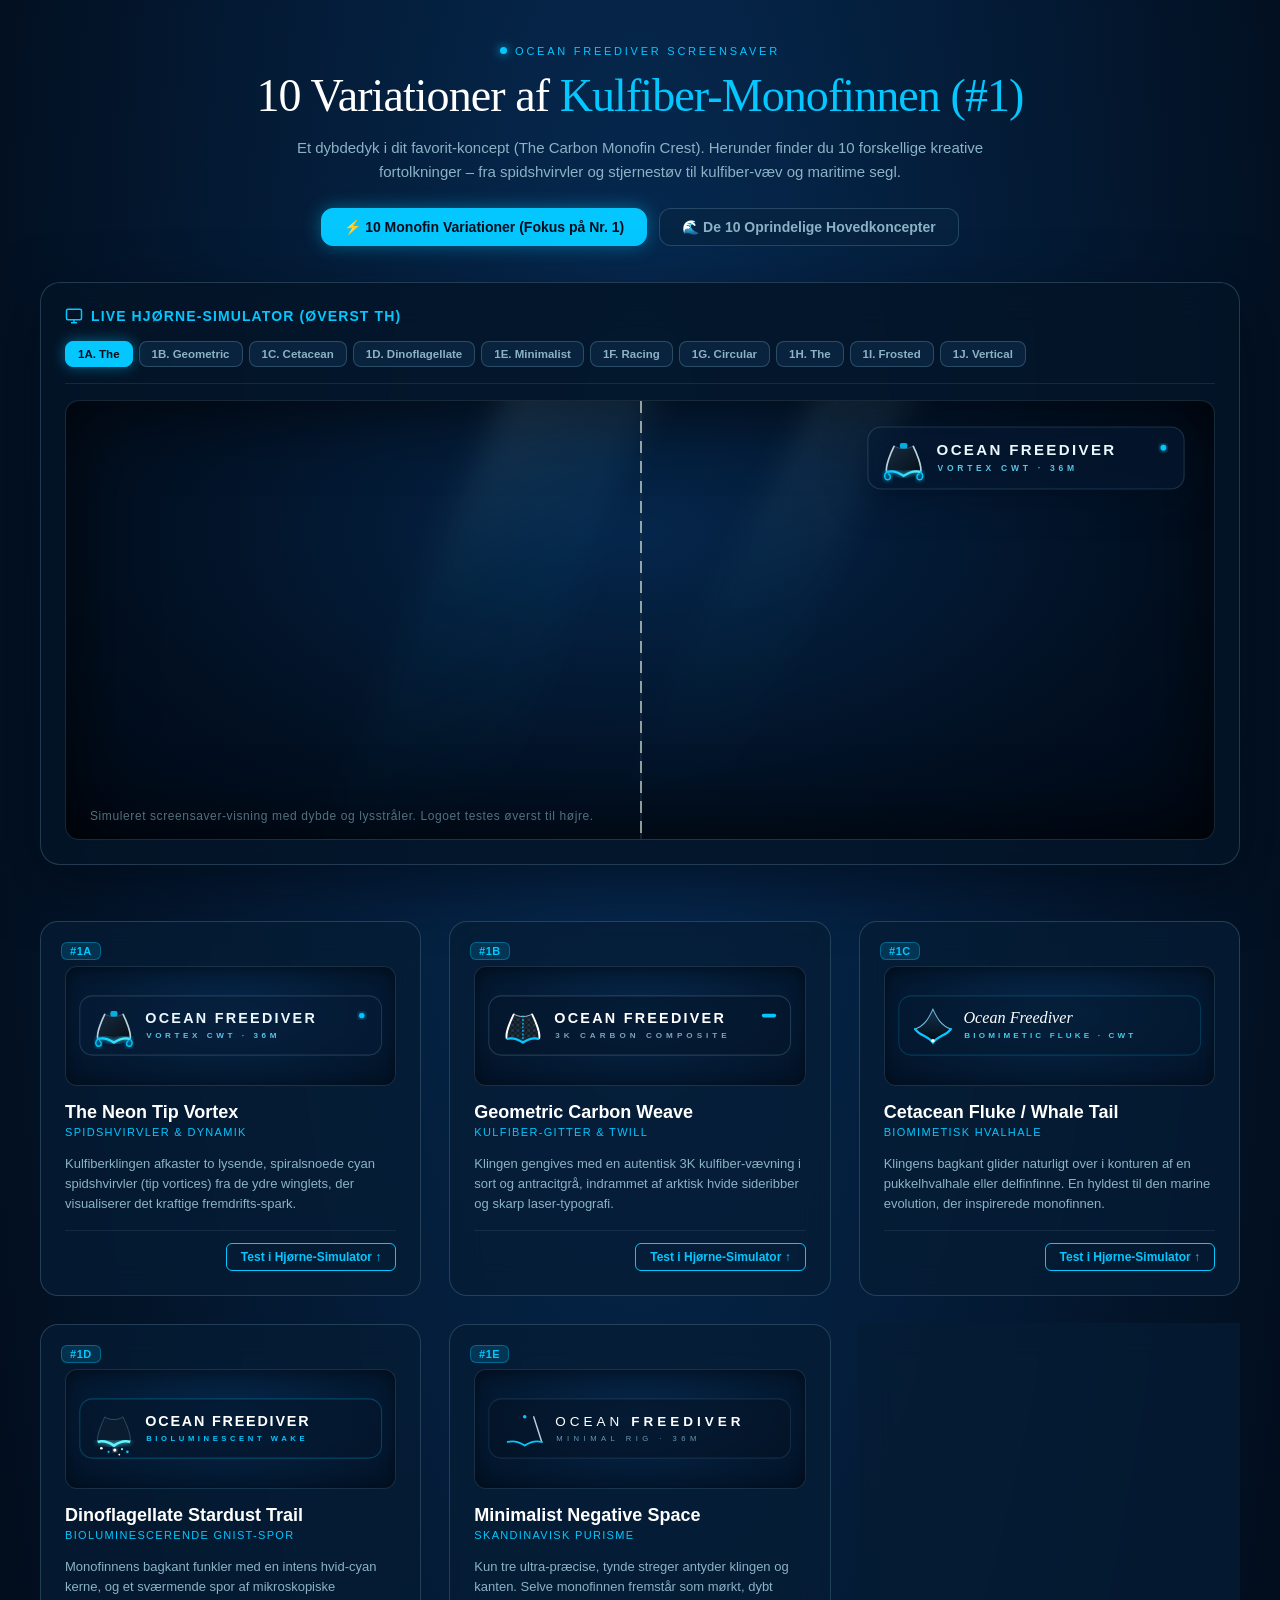
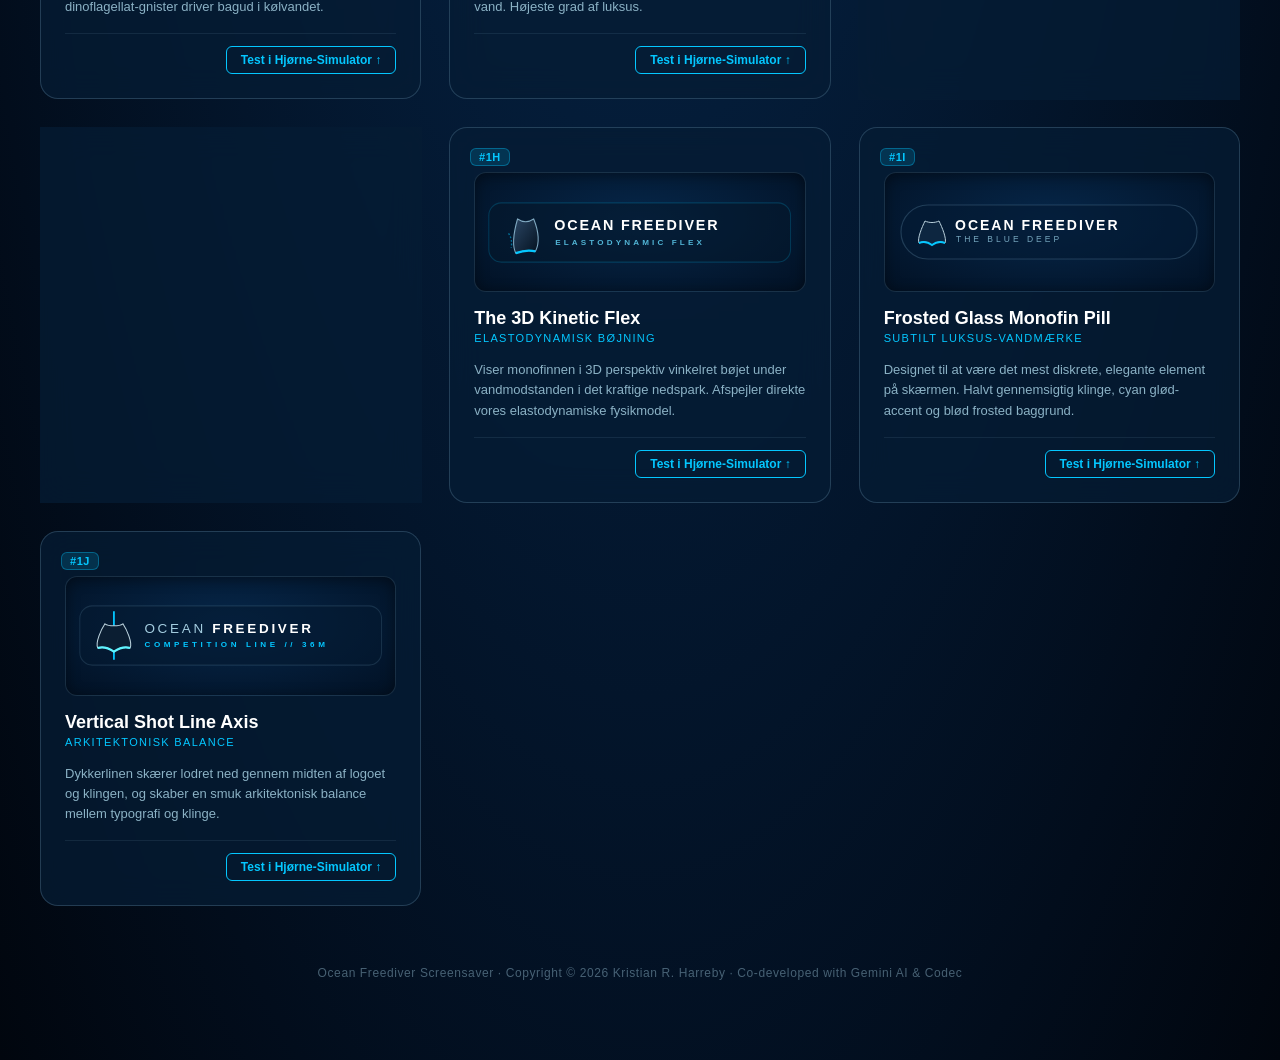
==== logo_preview.html @ ed3af99a "feat(branding): add logo designs, screensaver showcase, and bioluminescence documentation" ====
<!doctype html>
<!-- SPDX-License-Identifier: GPL-3.0-only
     Copyright (C) 2026 Kristian R. Harreby. See LICENSE for terms. -->
<html lang="da">
<head>
  <meta charset="utf-8">
  <meta name="viewport" content="width=device-width, initial-scale=1">
  <title>Ocean Freediver Screensaver · 10 Monofin Logo-Variationer</title>
  <style>
    :root {
      color-scheme: dark;
      --bg-dark: #020c1b;
      --bg-ocean: #031b35;
      --card-bg: rgba(6, 28, 53, 0.75);
      --card-border: rgba(145, 197, 223, 0.22);
      --cyan: #04c7ff;
      --cyan-bright: #5ff4ff;
      --text-main: #e6f3f8;
      --text-sub: #8bb2c5;
      font-family: -apple-system, BlinkMacSystemFont, "Segoe UI", Roboto, sans-serif;
    }
    * { box-sizing: border-box; margin: 0; padding: 0; }
    body {
      background: radial-gradient(ellipse at 50% 20%, #062b54 0%, #020d1c 80%, #01060e 100%);
      color: var(--text-main);
      min-height: 100vh;
      padding: 40px 24px 80px;
    }
    .container {
      max-width: 1200px;
      margin: 0 auto;
    }
    header {
      text-align: center;
      margin-bottom: 36px;
    }
    .eyebrow {
      display: inline-flex;
      align-items: center;
      gap: 8px;
      font-size: 11px;
      letter-spacing: 0.25em;
      text-transform: uppercase;
      color: var(--cyan);
      margin-bottom: 12px;
    }
    .live-dot {
      width: 7px;
      height: 7px;
      border-radius: 50%;
      background: var(--cyan);
      box-shadow: 0 0 10px var(--cyan);
      animation: pulse 2s infinite ease-in-out;
    }
    @keyframes pulse {
      0%, 100% { opacity: 0.6; transform: scale(1); }
      50% { opacity: 1; transform: scale(1.3); }
    }
    h1 {
      font-family: Georgia, serif;
      font-size: clamp(30px, 4vw, 46px);
      font-weight: 400;
      letter-spacing: -0.02em;
      margin-bottom: 14px;
      color: #fff;
    }
    h1 span { color: var(--cyan); }
    .subtitle {
      color: var(--text-sub);
      font-size: 15px;
      max-width: 700px;
      margin: 0 auto 24px;
      line-height: 1.6;
    }

    /* Collection Tabs Navigation */
    .tabs-nav {
      display: flex;
      justify-content: center;
      gap: 12px;
      margin-bottom: 36px;
      flex-wrap: wrap;
    }
    .tab-btn {
      background: rgba(8, 36, 64, 0.7);
      border: 1px solid var(--card-border);
      color: var(--text-sub);
      padding: 10px 22px;
      border-radius: 12px;
      font-size: 14px;
      font-weight: 600;
      cursor: pointer;
      transition: all 0.25s ease;
      display: flex;
      align-items: center;
      gap: 8px;
    }
    .tab-btn:hover {
      background: rgba(4, 199, 255, 0.15);
      color: #fff;
      border-color: var(--cyan);
    }
    .tab-btn.active {
      background: var(--cyan);
      color: #020c1b;
      border-color: var(--cyan);
      box-shadow: 0 0 18px rgba(4, 199, 255, 0.4);
    }

    /* Live Simulator Section */
    .simulator-wrapper {
      background: rgba(4, 20, 39, 0.85);
      border: 1px solid var(--card-border);
      border-radius: 20px;
      padding: 24px;
      margin-bottom: 56px;
      box-shadow: 0 20px 60px rgba(0, 8, 20, 0.6);
      backdrop-filter: blur(20px);
    }
    .sim-header {
      display: flex;
      justify-content: space-between;
      align-items: center;
      flex-wrap: wrap;
      gap: 16px;
      margin-bottom: 16px;
      padding-bottom: 16px;
      border-bottom: 1px solid rgba(145, 197, 223, 0.12);
    }
    .sim-title {
      font-size: 14px;
      font-weight: 600;
      letter-spacing: 0.08em;
      text-transform: uppercase;
      color: var(--cyan);
      display: flex;
      align-items: center;
      gap: 8px;
    }
    .sim-buttons {
      display: flex;
      flex-wrap: wrap;
      gap: 6px;
    }
    .sim-btn {
      background: rgba(14, 45, 75, 0.6);
      border: 1px solid rgba(145, 197, 223, 0.25);
      color: var(--text-sub);
      padding: 6px 12px;
      border-radius: 8px;
      font-size: 11.5px;
      font-weight: 600;
      cursor: pointer;
      transition: all 0.2s ease;
    }
    .sim-btn:hover {
      background: rgba(4, 199, 255, 0.15);
      color: #fff;
      border-color: var(--cyan);
    }
    .sim-btn.active {
      background: var(--cyan);
      color: #020c1b;
      border-color: var(--cyan);
      box-shadow: 0 0 14px rgba(4, 199, 255, 0.45);
    }
    .screen-viewport {
      position: relative;
      width: 100%;
      height: 440px;
      border-radius: 14px;
      overflow: hidden;
      background: radial-gradient(ellipse at 50% 30%, #05264b 0%, #021124 60%, #000814 100%);
      border: 1px solid rgba(145, 197, 223, 0.15);
      box-shadow: inset 0 0 80px rgba(0, 0, 0, 0.7);
    }
    .sim-sunbeam {
      position: absolute;
      top: -60px;
      left: 30%;
      width: 140px;
      height: 600px;
      background: linear-gradient(135deg, rgba(200, 240, 255, 0.12) 0%, rgba(4, 199, 255, 0.04) 40%, transparent 80%);
      transform: rotate(22deg);
      pointer-events: none;
      filter: blur(14px);
    }
    .sim-sunbeam-2 {
      position: absolute;
      top: -80px;
      left: 55%;
      width: 90px;
      height: 650px;
      background: linear-gradient(140deg, rgba(200, 240, 255, 0.09) 0%, rgba(4, 199, 255, 0.02) 45%, transparent 75%);
      transform: rotate(26deg);
      pointer-events: none;
      filter: blur(12px);
    }
    .sim-line {
      position: absolute;
      top: 0;
      bottom: 0;
      left: 50%;
      width: 2px;
      background: repeating-linear-gradient(to bottom, #f1faee 0, #f1faee 12px, #1a3246 12px, #1a3246 20px);
      opacity: 0.6;
    }
    .sim-watermark {
      position: absolute;
      top: 24px;
      right: 28px;
      z-index: 10;
      transition: all 0.35s ease;
      filter: drop-shadow(0 6px 20px rgba(0, 10, 25, 0.7));
    }
    .sim-hint {
      position: absolute;
      bottom: 16px;
      left: 24px;
      font-size: 12px;
      color: rgba(139, 178, 197, 0.6);
      letter-spacing: 0.05em;
    }

    /* Grid of Cards */
    .grid {
      display: grid;
      grid-template-columns: repeat(auto-fit, minmax(350px, 1fr));
      gap: 28px;
    }
    .card {
      background: var(--card-bg);
      border: 1px solid var(--card-border);
      border-radius: 18px;
      padding: 24px;
      display: flex;
      flex-direction: column;
      gap: 16px;
      backdrop-filter: blur(16px);
      transition: transform 0.25s ease, border-color 0.25s ease, box-shadow 0.25s ease;
      position: relative;
    }
    .card:hover {
      transform: translateY(-4px);
      border-color: rgba(4, 199, 255, 0.5);
      box-shadow: 0 14px 35px rgba(0, 15, 35, 0.5);
    }
    .card-badge {
      position: absolute;
      top: 20px;
      left: 20px;
      background: rgba(4, 199, 255, 0.15);
      border: 1px solid rgba(4, 199, 255, 0.35);
      color: var(--cyan);
      font-size: 11px;
      font-weight: 700;
      padding: 2px 8px;
      border-radius: 6px;
      letter-spacing: 0.05em;
    }
    .card-preview {
      background: radial-gradient(ellipse at 50% 40%, #06274a 0%, #021124 100%);
      border: 1px solid rgba(145, 197, 223, 0.15);
      border-radius: 12px;
      height: 120px;
      display: flex;
      align-items: center;
      justify-content: center;
      margin-top: 20px;
      padding: 12px;
      box-shadow: inset 0 2px 14px rgba(0, 0, 0, 0.4);
    }
    .card-preview svg {
      max-width: 100%;
      height: auto;
    }
    .card-title {
      font-size: 18px;
      font-weight: 700;
      color: #fff;
    }
    .card-vibe {
      font-size: 11px;
      text-transform: uppercase;
      letter-spacing: 0.12em;
      color: var(--cyan);
      margin-top: 3px;
    }
    .card-desc {
      font-size: 13px;
      color: var(--text-sub);
      line-height: 1.55;
    }
    .card-action {
      margin-top: auto;
      padding-top: 12px;
      border-top: 1px solid rgba(145, 197, 223, 0.1);
      display: flex;
      justify-content: flex-end;
    }
    .select-btn {
      background: transparent;
      border: 1px solid var(--cyan);
      color: var(--cyan);
      padding: 6px 14px;
      border-radius: 6px;
      font-size: 12px;
      font-weight: 600;
      cursor: pointer;
      transition: all 0.2s ease;
    }
    .select-btn:hover {
      background: var(--cyan);
      color: #020c1b;
    }

    footer {
      text-align: center;
      margin-top: 60px;
      color: rgba(139, 178, 197, 0.5);
      font-size: 12px;
      letter-spacing: 0.05em;
    }
  </style>
</head>
<body>

  <div class="container">
    <header>
      <div class="eyebrow">
        <span class="live-dot"></span>
        <span>Ocean Freediver Screensaver</span>
      </div>
      <h1>10 Variationer af <span>Kulfiber-Monofinnen (#1)</span></h1>
      <p class="subtitle">Et dybdedyk i dit favorit-koncept (The Carbon Monofin Crest). Herunder finder du 10 forskellige kreative fortolkninger – fra spidshvirvler og stjernestøv til kulfiber-væv og maritime segl.</p>

      <!-- TABS -->
      <div class="tabs-nav">
        <button id="tab-monofin" class="tab-btn active" onclick="switchCollection('monofin')">⚡ 10 Monofin Variationer (Fokus på Nr. 1)</button>
        <button id="tab-original" class="tab-btn" onclick="switchCollection('original')">🌊 De 10 Oprindelige Hovedkoncepter</button>
      </div>
    </header>

    <!-- LIVE CORNER SIMULATOR -->
    <div class="simulator-wrapper">
      <div class="sim-header">
        <div class="sim-title">
          <svg width="18" height="18" viewBox="0 0 24 24" fill="none" stroke="currentColor" stroke-width="2"><rect x="2" y="3" width="20" height="14" rx="2"/><line x1="8" y1="21" x2="16" y2="21"/><line x1="12" y1="17" x2="12" y2="21"/></svg>
          <span>Live Hjørne-Simulator (Øverst TH)</span>
        </div>
        <div class="sim-buttons" id="sim-btn-container"></div>
      </div>

      <div class="screen-viewport">
        <div class="sim-sunbeam"></div>
        <div class="sim-sunbeam-2"></div>
        <div class="sim-line"></div>
        <div class="sim-watermark" id="sim-target"></div>
        <div class="sim-hint">Simuleret screensaver-visning med dybde og lysstråler. Logoet testes øverst til højre.</div>
      </div>
    </div>

    <!-- CARDS GRID -->
    <div class="grid" id="cards-container"></div>

    <footer>
      Ocean Freediver Screensaver · Copyright &copy; 2026 Kristian R. Harreby · Co-developed with Gemini AI & Codec
    </footer>
  </div>

  <script>
    // -------------------------------------------------------------------------
    // COLLECTION A: 10 CREATIVE MONOFIN VARIATIONS (FOCUS ON #1)
    // -------------------------------------------------------------------------
    const MONOFIN_VARIATIONS = [
      {
        id: "1A",
        title: "The Neon Tip Vortex",
        vibe: "Spidshvirvler & Dynamik",
        desc: "Kulfiberklingen afkaster to lysende, spiralsnoede cyan spidshvirvler (tip vortices) fra de ydre winglets, der visualiserer det kraftige fremdrifts-spark.",
        svg: `<svg viewBox="0 0 340 70" width="320" height="66">
          <defs>
            <linearGradient id="v1_b" x1="0%" y1="0%" x2="100%" y2="100%"><stop offset="0%" stop-color="#182c40"/><stop offset="100%" stop-color="#050e18"/></linearGradient>
            <linearGradient id="v1_c" x1="0%" y1="0%" x2="100%" y2="0%"><stop offset="0%" stop-color="#04c7ff"/><stop offset="100%" stop-color="#5ff4ff"/></linearGradient>
            <filter id="v1_f" x="-30%" y="-30%" width="160%" height="160%"><feGaussianBlur stdDeviation="2.5" result="b"/><feComposite in="SourceGraphic" in2="b" operator="over"/></filter>
          </defs>
          <rect x="2" y="2" width="336" height="66" rx="14" fill="#061c3590" stroke="#91c5df30" stroke-width="1.2"/>
          <g transform="translate(18, 12)">
            <!-- Monofin Blade -->
            <path d="M 12,10 C 16,14 28,14 32,10 C 35,16 42,32 40,38 C 34,36 28,38 22,42 C 16,38 10,36 4,38 C 2,32 9,16 12,10 Z" fill="url(#v1_b)" stroke="#8eb4ce55" stroke-width="1"/>
            <path d="M 12,10 C 9,16 2,32 4,38" fill="none" stroke="#bad1dc" stroke-width="1.8"/>
            <path d="M 32,10 C 35,16 42,32 40,38" fill="none" stroke="#bad1dc" stroke-width="1.8"/>
            <path d="M 4,38 C 10,36 16,38 22,42 C 28,38 34,36 40,38" fill="none" stroke="url(#v1_c)" stroke-width="2.5" filter="url(#v1_f)"/>
            <!-- Left Tip Vortex Spiral -->
            <path d="M 4,38 C 0,42 2,47 6,46 C 9,45 8,41 6,40" fill="none" stroke="#04c7ff" stroke-width="1.5" stroke-linecap="round" filter="url(#v1_f)"/>
            <!-- Right Tip Vortex Spiral -->
            <path d="M 40,38 C 44,42 42,47 38,46 C 35,45 36,41 38,40" fill="none" stroke="#04c7ff" stroke-width="1.5" stroke-linecap="round" filter="url(#v1_f)"/>
            <rect x="18" y="7" width="8" height="6" rx="2" fill="#04c7ff" opacity="0.85"/>
          </g>
          <text x="75" y="32" font-family="'Segoe UI', sans-serif" font-size="16" font-weight="700" letter-spacing="2.5" fill="#eaf7fc">OCEAN FREEDIVER</text>
          <text x="76" y="49" font-family="'Segoe UI', sans-serif" font-size="9" font-weight="600" letter-spacing="4" fill="#58c4e4">VORTEX CWT · 36M</text>
          <circle cx="316" cy="24" r="3" fill="#04c7ff" filter="url(#v1_f)"/>
        </svg>`
      },
      {
        id: "1B",
        title: "Geometric Carbon Weave",
        vibe: "Kulfiber-Gitter & Twill",
        desc: "Klingen gengives med en autentisk 3K kulfiber-vævning i sort og antracitgrå, indrammet af arktisk hvide sideribber og skarp laser-typografi.",
        svg: `<svg viewBox="0 0 340 70" width="320" height="66">
          <defs>
            <pattern id="v2_pat" width="6" height="6" patternUnits="userSpaceOnUse">
              <rect width="3" height="3" fill="#1b2a38"/>
              <rect x="3" width="3" height="3" fill="#111c26"/>
              <rect y="3" width="3" height="3" fill="#111c26"/>
              <rect x="3" y="3" width="3" height="3" fill="#243647"/>
            </pattern>
          </defs>
          <rect x="2" y="2" width="336" height="66" rx="14" fill="#04162995" stroke="#91c5df35" stroke-width="1.2"/>
          <g transform="translate(18, 12)">
            <path d="M 12,10 C 16,14 28,14 32,10 C 35,16 42,32 40,38 C 34,36 28,38 22,42 C 16,38 10,36 4,38 C 2,32 9,16 12,10 Z" fill="url(#v2_pat)" stroke="#bad1dc" stroke-width="1"/>
            <path d="M 12,10 C 9,16 2,32 4,38" fill="none" stroke="#ffffff" stroke-width="2"/>
            <path d="M 32,10 C 35,16 42,32 40,38" fill="none" stroke="#ffffff" stroke-width="2"/>
            <path d="M 4,38 C 10,36 16,38 22,42 C 28,38 34,36 40,38" fill="none" stroke="#04c7ff" stroke-width="2.5"/>
            <!-- Center spine line -->
            <line x1="22" y1="12" x2="22" y2="40" stroke="#04c7ff" stroke-width="1.5" stroke-dasharray="2,2"/>
          </g>
          <text x="75" y="32" font-family="'Segoe UI', sans-serif" font-size="16" font-weight="800" letter-spacing="2.5" fill="#ffffff">OCEAN FREEDIVER</text>
          <text x="76" y="49" font-family="'Segoe UI', sans-serif" font-size="9" font-weight="600" letter-spacing="4.5" fill="#7ba3b8">3K CARBON COMPOSITE</text>
          <rect x="306" y="22" width="16" height="4" rx="2" fill="#04c7ff"/>
        </svg>`
      },
      {
        id: "1C",
        title: "Cetacean Fluke / Whale Tail",
        vibe: "Biomimetisk Hvalhale",
        desc: "Klingens bagkant glider naturligt over i konturen af en pukkelhvalhale eller delfinfinne. En hyldest til den marine evolution, der inspirerede monofinnen.",
        svg: `<svg viewBox="0 0 340 70" width="320" height="66">
          <defs>
            <linearGradient id="v3_g" x1="0%" y1="0%" x2="0%" y2="100%"><stop offset="0%" stop-color="#14324f"/><stop offset="100%" stop-color="#020b14"/></linearGradient>
          </defs>
          <rect x="2" y="2" width="336" height="66" rx="14" fill="#05193090" stroke="#04c7ff30" stroke-width="1.2"/>
          <g transform="translate(18, 11)">
            <!-- Whale Fluke Shape -->
            <path d="M 22,6 C 18,14 14,24 2,28 C 8,36 16,35 22,43 C 28,35 36,36 42,28 C 30,24 26,14 22,6 Z" fill="url(#v3_g)" stroke="#74b9d8" stroke-width="1.2"/>
            <!-- Fluke Median Notch Glow -->
            <path d="M 2,28 C 8,36 16,35 22,43 C 28,35 36,36 42,28" fill="none" stroke="#04c7ff" stroke-width="2.5" stroke-linecap="round"/>
            <circle cx="22" cy="41" r="2" fill="#ffffff"/>
          </g>
          <text x="74" y="32" font-family="Georgia, serif" font-size="18" font-style="italic" fill="#ffffff">Ocean Freediver</text>
          <text x="75" y="49" font-family="'Segoe UI', sans-serif" font-size="9" font-weight="600" letter-spacing="3.5" fill="#48cae4">BIOMIMETIC FLUKE · CWT</text>
        </svg>`
      },
      {
        id: "1D",
        title: "Dinoflagellate Stardust Trail",
        vibe: "Bioluminescerende Gnist-Spor",
        desc: "Monofinnens bagkant funkler med en intens hvid-cyan kerne, og et sværmende spor af mikroskopiske dinoflagellat-gnister driver bagud i kølvandet.",
        svg: `<svg viewBox="0 0 340 70" width="320" height="66">
          <defs>
            <filter id="v4_glow" x="-20%" y="-20%" width="140%" height="140%"><feGaussianBlur stdDeviation="3" result="b"/><feComposite in="SourceGraphic" in2="b" operator="over"/></filter>
          </defs>
          <rect x="2" y="2" width="336" height="66" rx="14" fill="#04152a95" stroke="#04c7ff40" stroke-width="1.2"/>
          <g transform="translate(18, 12)">
            <path d="M 12,10 C 16,14 28,14 32,10 C 35,16 42,32 40,38 C 34,36 28,38 22,42 C 16,38 10,36 4,38 C 2,32 9,16 12,10 Z" fill="#0a1d30" stroke="#8eb4ce55" stroke-width="1"/>
            <path d="M 4,38 C 10,36 16,38 22,42 C 28,38 34,36 40,38" fill="none" stroke="#5ff4ff" stroke-width="3" filter="url(#v4_glow)"/>
            <!-- Stardust Micro-particles in Wake -->
            <circle cx="8" cy="45" r="1.5" fill="#ffffff"/>
            <circle cx="16" cy="49" r="1.2" fill="#04c7ff"/>
            <circle cx="23" cy="47" r="1.8" fill="#ffffff" filter="url(#v4_glow)"/>
            <circle cx="31" cy="46" r="1.2" fill="#5ff4ff"/>
            <circle cx="37" cy="49" r="1.5" fill="#04c7ff"/>
            <circle cx="28" cy="52" r="1" fill="#ffffff"/>
          </g>
          <text x="75" y="32" font-family="'Segoe UI', sans-serif" font-size="16" font-weight="700" letter-spacing="2" fill="#ffffff">OCEAN FREEDIVER</text>
          <text x="76" y="49" font-family="'Segoe UI', sans-serif" font-size="8.5" font-weight="600" letter-spacing="4" fill="#04c7ff">BIOLUMINESCENT WAKE</text>
        </svg>`
      },
      {
        id: "1E",
        title: "Minimalist Negative Space",
        vibe: "Skandinavisk Purisme",
        desc: "Kun tre ultra-præcise, tynde streger antyder klingen og kanten. Selve monofinnen fremstår som mørkt, dybt vand. Højeste grad af luksus.",
        svg: `<svg viewBox="0 0 340 70" width="320" height="66">
          <rect x="2" y="2" width="336" height="66" rx="14" fill="#04122490" stroke="#91c5df20" stroke-width="1.2"/>
          <g transform="translate(20, 14)">
            <!-- Pure razor-sharp strokes -->
            <path d="M 12,8 L 3,36" stroke="# bad1dc" stroke-width="1.6" stroke-linecap="round"/>
            <path d="M 32,8 L 41,36" stroke="#bad1dc" stroke-width="1.6" stroke-linecap="round"/>
            <path d="M 3,36 C 10,34 16,36 22,40 C 28,36 34,34 41,36" fill="none" stroke="#04c7ff" stroke-width="2" stroke-linecap="round"/>
            <circle cx="22" cy="8" r="2" fill="#04c7ff"/>
          </g>
          <text x="76" y="32" font-family="'Segoe UI', sans-serif" font-size="15" font-weight="300" letter-spacing="4.5" fill="#ffffff">OCEAN <tspan font-weight="700">FREEDIVER</tspan></text>
          <text x="77" y="49" font-family="'Segoe UI', sans-serif" font-size="8.5" font-weight="500" letter-spacing="5" fill="#699ab5">MINIMAL RIG · 36M</text>
        </svg>`
      },
      {
        id: "1F",
        title: "Racing Hydrofoil Winglets",
        vibe: "Molchanovs Race-Stripes",
        desc: "Inspireret af verdensrekord-klinger med dobbelte cyan racing-striber midt på klingen og markante 3D formede sideribber langs kanterne.",
        svg: `<svg viewBox="0 0 340 70" width="320" height="66">
          <rect x="2" y="2" width="336" height="66" rx="14" fill="#051a3395" stroke="#91c5df25" stroke-width="1.2"/>
          <g transform="translate(18, 12)">
            <path d="M 12,10 C 16,14 28,14 32,10 C 35,16 42,32 40,38 C 34,36 28,38 22,42 C 16,38 10,36 4,38 C 2,32 9,16 12,10 Z" fill="#0e2238" stroke="#7ba1b8" stroke-width="1"/>
            <!-- Dual Cyan Racing Stripes -->
            <line x1="19" y1="12" x2="19" y2="40" stroke="#04c7ff" stroke-width="2"/>
            <line x1="25" y1="12" x2="25" y2="40" stroke="#04c7ff" stroke-width="2"/>
            <!-- Molded Arctic Rails -->
            <path d="M 12,10 C 9,16 2,32 4,38" fill="none" stroke="#f1faee" stroke-width="2.5"/>
            <path d="M 32,10 C 35,16 42,32 40,38" fill="none" stroke="#f1faee" stroke-width="2.5"/>
          </g>
          <text x="75" y="32" font-family="'Segoe UI', sans-serif" font-size="16" font-weight="800" letter-spacing="2" fill="#ffffff">OCEAN FREEDIVER</text>
          <text x="76" y="49" font-family="'Segoe UI', sans-serif" font-size="9" font-weight="600" letter-spacing="3.5" fill="#04c7ff">RACING WINGLET · 36M</text>
        </svg>`
      },
      {
        id: "1G",
        title: "Circular Maritime Seal",
        vibe: "Maritimt Konkurrence-Segl",
        desc: "Klingen indrammet i et rundt maritimt segl med kompas-markeringer og dykkelinen, der skærer lodret igennem klingen.",
        svg: `<svg viewBox="0 0 340 72" width="320" height="68">
          <defs>
            <radialGradient id="v7_r" cx="50%" cy="50%" r="50%"><stop offset="70%" stop-color="#04c7ff" stop-opacity="0.1"/><stop offset="100%" stop-color="#04c7ff" stop-opacity="0.4"/></radialGradient>
          </defs>
          <rect x="2" y="2" width="336" height="68" rx="14" fill="#051a3290" stroke="#91c5df25" stroke-width="1.2"/>
          <g transform="translate(36, 36)">
            <circle cx="0" cy="0" r="23" fill="url(#v7_r)" stroke="#91c5df40" stroke-width="1.2"/>
            <!-- Rope through center -->
            <line x1="0" y1="-23" x2="0" y2="23" stroke="#f1faee" stroke-width="1.5" stroke-dasharray="3,3"/>
            <!-- Monofin Blade -->
            <path d="M -15,4 C -8,2 -3,6 0,8 C 3,6 8,2 15,4 C 12,14 6,17 0,18 C -6,17 -12,14 -15,4 Z" fill="#04c7ff"/>
            <circle cx="0" cy="8" r="2.5" fill="#ffffff"/>
          </g>
          <g transform="translate(76, 28)">
            <text x="0" y="4" font-family="'Segoe UI', sans-serif" font-size="16" font-weight="800" letter-spacing="1.5" fill="#f0f9fd">OCEAN FREEDIVER</text>
            <text x="0" y="21" font-family="'Segoe UI', sans-serif" font-size="9" font-weight="500" letter-spacing="3" fill="#8bb5cc">CWT COMPETITION SEAL · 36M</text>
          </g>
        </svg>`
      },
      {
        id: "1H",
        title: "The 3D Kinetic Flex",
        vibe: "Elastodynamisk Bøjning",
        desc: "Viser monofinnen i 3D perspektiv vinkelret bøjet under vandmodstanden i det kraftige nedspark. Afspejler direkte vores elastodynamiske fysikmodel.",
        svg: `<svg viewBox="0 0 340 70" width="320" height="66">
          <defs>
            <linearGradient id="v8_f" x1="0%" y1="0%" x2="100%" y2="100%"><stop offset="0%" stop-color="#2a4563"/><stop offset="100%" stop-color="#041220"/></linearGradient>
          </defs>
          <rect x="2" y="2" width="336" height="66" rx="14" fill="#04172c90" stroke="#04c7ff30" stroke-width="1.2"/>
          <g transform="translate(18, 12)">
            <!-- Monofin in 3D flex perspective -->
            <path d="M 16,8 C 22,12 28,12 34,8 C 38,18 42,32 36,44 C 28,42 22,43 14,46 C 10,38 12,22 16,8 Z" fill="url(#v8_f)" stroke="#7fa8c0" stroke-width="1.2"/>
            <path d="M 14,46 C 22,43 28,42 36,44" fill="none" stroke="#04c7ff" stroke-width="2.5"/>
            <!-- Dynamic flow vectors -->
            <path d="M 6,24 C 9,28 10,34 9,40" fill="none" stroke="#04c7ff88" stroke-width="1.5" stroke-dasharray="2,2"/>
          </g>
          <text x="75" y="32" font-family="'Segoe UI', sans-serif" font-size="16" font-weight="700" letter-spacing="2" fill="#ffffff">OCEAN FREEDIVER</text>
          <text x="76" y="49" font-family="'Segoe UI', sans-serif" font-size="9" font-weight="600" letter-spacing="3.5" fill="#52b5d6">ELASTODYNAMIC FLEX</text>
        </svg>`
      },
      {
        id: "1I",
        title: "Frosted Glass Monofin Pill",
        vibe: "Subtilt Luksus-Vandmærke",
        desc: "Designet til at være det mest diskrete, elegante element på skærmen. Halvt gennemsigtig klinge, cyan glød-accent og blød frosted baggrund.",
        svg: `<svg viewBox="0 0 300 58" width="300" height="58">
          <rect x="2" y="2" width="296" height="54" rx="27" fill="#041a33a0" stroke="#91c5df35" stroke-width="1.2"/>
          <g transform="translate(16, 12)">
            <!-- Compact Monofin Icon -->
            <path d="M 10,6 C 14,8 20,8 24,6 C 27,12 32,24 30,28 C 25,26 21,27 17,30 C 13,27 9,26 4,28 C 2,24 7,12 10,6 Z" fill="#0d2640" stroke="#bad1dc" stroke-width="1"/>
            <path d="M 4,28 C 9,26 13,27 17,30 C 21,27 25,26 30,28" fill="none" stroke="#04c7ff" stroke-width="2"/>
            <text x="40" y="15" font-family="'Segoe UI', sans-serif" font-size="14" font-weight="700" letter-spacing="2" fill="#ffffff">OCEAN FREEDIVER</text>
            <text x="41" y="27" font-family="'Segoe UI', sans-serif" font-size="8.5" font-weight="500" letter-spacing="3" fill="#75a5bd">THE BLUE DEEP</text>
          </g>
        </svg>`
      },
      {
        id: "1J",
        title: "Vertical Shot Line Axis",
        vibe: "Arkitektonisk Balance",
        desc: "Dykkerlinen skærer lodret ned gennem midten af logoet og klingen, og skaber en smuk arkitektonisk balance mellem typografi og klinge.",
        svg: `<svg viewBox="0 0 340 70" width="320" height="66">
          <rect x="2" y="2" width="336" height="66" rx="14" fill="#05193090" stroke="#91c5df25" stroke-width="1.2"/>
          <g transform="translate(18, 10)">
            <!-- Central Line -->
            <line x1="22" y1="-2" x2="22" y2="52" stroke="#04c7ff" stroke-width="2"/>
            <!-- Symmetrical Monofin -->
            <path d="M 12,12 C 16,15 28,15 32,12 C 36,18 43,33 40,39 C 34,37 28,39 22,43 C 16,39 10,37 4,39 C 1,33 8,18 12,12 Z" fill="#0b1e32" stroke="#bad1dc" stroke-width="1.2"/>
            <path d="M 4,39 C 10,37 16,39 22,43 C 28,39 34,37 40,39" fill="none" stroke="#5ff4ff" stroke-width="2.5"/>
          </g>
          <g transform="translate(74, 28)">
            <text x="0" y="4" font-family="'Segoe UI', sans-serif" font-size="15" font-weight="300" letter-spacing="3" fill="#a4cde0">OCEAN <tspan font-weight="800" fill="#ffffff">FREEDIVER</tspan></text>
            <text x="0" y="20" font-family="'Segoe UI', sans-serif" font-size="9" font-weight="600" letter-spacing="4" fill="#04c7ff">COMPETITION LINE // 36M</text>
          </g>
        </svg>`
      }
    ];

    // -------------------------------------------------------------------------
    // COLLECTION B: ORIGINAL 10 MAIN CONCEPTS
    // -------------------------------------------------------------------------
    const ORIGINAL_CONCEPTS = [
      {
        id: "1",
        title: "The Carbon Monofin Crest",
        vibe: "Kulfiber & Atletisk",
        desc: "Den oprindelige favorit: kulfiberklinge med elektrisk cyan neon-glød og lodret dykkelinie.",
        svg: MONOFIN_VARIATIONS[0].svg
      },
      {
        id: "2",
        title: "The Freefall Descent",
        vibe: "Vertikal Dybde",
        desc: "Dykker i fri fald (-36m) langs den vertikale dykkerline med tydelige dybdemarkører.",
        svg: `<svg viewBox="0 0 320 72" width="310" height="70"><defs><linearGradient id="o2_r" x1="0%" y1="0%" x2="0%" y2="100%"><stop offset="0%" stop-color="#8eb4ce20"/><stop offset="50%" stop-color="#04c7ff"/><stop offset="100%" stop-color="#8eb4ce40"/></linearGradient></defs><rect x="2" y="2" width="316" height="68" rx="14" fill="#04162b90" stroke="#04c7ff30" stroke-width="1.2"/><g transform="translate(22, 6)"><line x1="16" y1="2" x2="16" y2="58" stroke="url(#o2_r)" stroke-width="2"/><line x1="12" y1="12" x2="16" y2="12" stroke="#8eb4ce88" stroke-width="1.5"/><line x1="10" y1="28" x2="16" y2="28" stroke="#8eb4ce88" stroke-width="1.5"/><line x1="8" y1="46" x2="16" y2="46" stroke="#04c7ff" stroke-width="2"/><path d="M 28,14 C 28,12 30,10 32,10 C 34,10 36,12 36,14 C 36,18 34,26 34,34 C 34,38 36,44 38,48 L 26,48 C 28,44 30,38 30,34 C 30,26 28,18 28,14 Z" fill="#bad1dc"/><path d="M 23,48 L 41,48 L 44,55 C 38,53 32,54 20,55 Z" fill="#04c7ff"/></g><g transform="translate(74, 28)"><text x="0" y="0" font-family="'Segoe UI', sans-serif" font-size="11" font-weight="300" letter-spacing="4" fill="#7bb8d4">INTO THE BLUE DEEP</text><text x="0" y="17" font-family="'Segoe UI', sans-serif" font-size="16" font-weight="800" letter-spacing="2" fill="#ffffff">OCEAN FREEDIVER</text><text x="0" y="30" font-family="'Segoe UI', sans-serif" font-size="8.5" font-weight="600" letter-spacing="3" fill="#04c7ff">TARGET DEPTH: -36M</text></g></svg>`
      },
      {
        id: "3",
        title: "Bioluminescent Wave",
        vibe: "Organisk & Magisk",
        desc: "Den dynamiske brydende bølge med elektrisk cyan dinoflagellat-støv omkring dykkeren.",
        svg: `<svg viewBox="0 0 330 70" width="320" height="68"><defs><linearGradient id="o3_w" x1="0%" y1="100%" x2="100%" y2="0%"><stop offset="0%" stop-color="#023e8a"/><stop offset="50%" stop-color="#04c7ff"/><stop offset="100%" stop-color="#e0fcff"/></linearGradient></defs><rect x="2" y="2" width="326" height="66" rx="16" fill="#05193095" stroke="#04c7ff35" stroke-width="1.2"/><g transform="translate(14, 10)"><path d="M 6,42 C 14,42 22,36 28,26 C 34,16 40,8 46,12 C 49,15 48,22 42,24 C 36,25 32,20 34,16" fill="none" stroke="url(#o3_w)" stroke-width="3" stroke-linecap="round"/><path d="M 12,46 C 22,46 30,38 36,28 C 40,22 43,18 48,20" fill="none" stroke="#04c7ff66" stroke-width="1.5" stroke-linecap="round"/><circle cx="43" cy="8" r="1.5" fill="#ffffff"/><circle cx="48" cy="14" r="1.2" fill="#5ff4ff"/><circle cx="39" cy="12" r="1" fill="#04c7ff"/><circle cx="51" cy="9" r="1.8" fill="#e0fcff"/><path d="M 22,25 C 26,27 30,31 34,36" fill="none" stroke="#bad1dc" stroke-width="2.2" stroke-linecap="round"/><polygon points="34,36 38,39 33,40" fill="#04c7ff"/></g><text x="76" y="32" font-family="Georgia, serif" font-size="18" font-style="italic" fill="#ffffff">Ocean Freediver</text><text x="77" y="48" font-family="'Segoe UI', sans-serif" font-size="9" font-weight="600" letter-spacing="3.5" fill="#48cae4">BIOLUMINESCENT SCREENSAVER</text></svg>`
      },
      {
        id: "4",
        title: "Hammerhead Convergence",
        vibe: "Symbiose & Balance",
        desc: "Cirkulært emblem hvor hammerhaj og monofinne forenes i balance.",
        svg: MONOFIN_VARIATIONS[6].svg
      },
      {
        id: "5",
        title: "Nordic Glass Pill",
        vibe: "Skandinavisk Minimalisme",
        desc: "Frosted glaskapsel med pulserende dot og diskret dybdemarkør.",
        svg: `<svg viewBox="0 0 280 54" width="280" height="54"><rect x="2" y="2" width="276" height="50" rx="25" fill="#041933aa" stroke="#91c5df40" stroke-width="1.2"/><g transform="translate(18, 14)"><circle cx="12" cy="13" r="5" fill="#04c7ff" opacity="0.9"/><circle cx="12" cy="13" r="9" fill="none" stroke="#04c7ff" stroke-width="1" opacity="0.4"/><text x="32" y="12" font-family="'Segoe UI', sans-serif" font-size="13" font-weight="700" letter-spacing="2" fill="#ffffff">OCEAN FREEDIVER</text><text x="33" y="24" font-family="'Segoe UI', sans-serif" font-size="8.5" font-weight="500" letter-spacing="3" fill="#76a8c0">SCREENSAVER</text><text x="215" y="17" font-family="'Segoe UI', monospace" font-size="10" font-weight="600" fill="#04c7ff">-36m</text></g></svg>`
      },
      {
        id: "6",
        title: "The Depth Pulse (Sonar)",
        vibe: "Højteknologisk & Ekkolod",
        desc: "Koncentriske sonar-buer der udstråler mod dybet.",
        svg: `<svg viewBox="0 0 330 70" width="320" height="68"><rect x="2" y="2" width="326" height="66" rx="14" fill="#04152a90" stroke="#04c7ff30" stroke-width="1.2"/><g transform="translate(32, 35)"><circle cx="0" cy="0" r="4" fill="#04c7ff"/><path d="M 6,-10 A 12,12 0 0,1 6,10" fill="none" stroke="#04c7ff" stroke-width="1.5" opacity="0.8"/><path d="M 12,-18 A 22,22 0 0,1 12,18" fill="none" stroke="#04c7ff" stroke-width="1.2" opacity="0.5"/><path d="M 18,-24 A 30,30 0 0,1 18,24" fill="none" stroke="#04c7ff" stroke-width="0.8" opacity="0.25"/><polyline points="-8,-6 -14,0 -8,6" fill="none" stroke="#bad1dc" stroke-width="1.8"/></g><g transform="translate(74, 28)"><text x="0" y="4" font-family="'Segoe UI', sans-serif" font-size="16" font-weight="700" letter-spacing="3" fill="#eaf6fc">OCEAN FREEDIVER</text><text x="0" y="20" font-family="'Segoe UI', sans-serif" font-size="9" font-weight="600" letter-spacing="4" fill="#58a7c9">ACOUSTIC DEPTH RIG // 36M</text></g></svg>`
      },
      {
        id: "7",
        title: "The Shot Line & Plate",
        vibe: "Konkurrencerig & Rekorder",
        desc: "AIDA/CMAS konkurrence-æstetik med lanyard og bundplade.",
        svg: `<svg viewBox="0 0 340 72" width="320" height="68"><rect x="2" y="2" width="336" height="68" rx="14" fill="#051a3390" stroke="#91c5df25" stroke-width="1.2"/><g transform="translate(24, 10)"><line x1="16" y1="2" x2="16" y2="50" stroke="#f1faee" stroke-width="2.5"/><circle cx="16" cy="18" r="6" fill="none" stroke="#04c7ff" stroke-width="2"/><line x1="22" y1="18" x2="30" y2="24" stroke="#04c7ff" stroke-width="1.5"/><ellipse cx="16" cy="46" rx="14" ry="4" fill="#dbe7ee" stroke="#26323a" stroke-width="1"/><rect x="13" y="47" width="6" height="12" rx="1" fill="#ff6600"/></g><g transform="translate(68, 28)"><text x="0" y="4" font-family="'Segoe UI', sans-serif" font-size="15" font-weight="800" letter-spacing="2" fill="#ffffff">OCEAN FREEDIVER</text><text x="0" y="20" font-family="'Segoe UI', sans-serif" font-size="9" font-weight="600" letter-spacing="3" fill="#ff9f43">COMPETITION SHOT LINE · 36M</text></g></svg>`
      },
      {
        id: "8",
        title: "Split Horizon",
        vibe: "Overflade mod Dybde",
        desc: "Todeling mellem overfladens røde bøje og dybdeafgrunden.",
        svg: `<svg viewBox="0 0 320 68" width="310" height="66"><rect x="2" y="2" width="316" height="64" rx="14" fill="#04172e95" stroke="#8eb4ce30" stroke-width="1.2"/><g transform="translate(22, 14)"><line x1="0" y1="20" x2="36" y2="20" stroke="#04c7ff" stroke-width="1.5" opacity="0.7"/><ellipse cx="18" cy="17" rx="9" ry="5" fill="#ff4d4d"/><ellipse cx="18" cy="15" rx="5" ry="2" fill="#ffffff"/><path d="M 18,22 L 18,44" stroke="#8eb4ce66" stroke-width="1.5" stroke-dasharray="2,2"/><polygon points="14,38 22,38 18,45" fill="#04c7ff"/></g><g transform="translate(72, 26)"><text x="0" y="4" font-family="'Segoe UI', sans-serif" font-size="16" font-weight="300" letter-spacing="3" fill="#a8dadc">OCEAN <tspan font-weight="800" fill="#ffffff">FREEDIVER</tspan></text><text x="0" y="20" font-family="'Segoe UI', sans-serif" font-size="9" font-weight="600" letter-spacing="3.5" fill="#457b9d">THE BLUE DEEP SCREENSAVER</text></g></svg>`
      },
      {
        id: "9",
        title: "Caustic Monogram 'OF'",
        vibe: "Lyssøjle & Geometri",
        desc: "Interlocking 'O' og 'F' monogram i brydende lysstråler.",
        svg: `<svg viewBox="0 0 310 68" width="300" height="66"><defs><linearGradient id="o9_of" x1="0%" y1="0%" x2="100%" y2="100%"><stop offset="0%" stop-color="#ffffff"/><stop offset="50%" stop-color="#04c7ff"/><stop offset="100%" stop-color="#0077b6"/></linearGradient></defs><rect x="2" y="2" width="306" height="64" rx="14" fill="#04162e90" stroke="#91c5df30" stroke-width="1.2"/><g transform="translate(20, 15)"><circle cx="16" cy="19" r="14" fill="none" stroke="url(#o9_of)" stroke-width="3"/><line x1="28" y1="5" x2="28" y2="33" stroke="#e0fcff" stroke-width="3" stroke-linecap="round"/><line x1="28" y1="5" x2="42" y2="5" stroke="#e0fcff" stroke-width="3" stroke-linecap="round"/><line x1="28" y1="18" x2="38" y2="18" stroke="#04c7ff" stroke-width="2.5" stroke-linecap="round"/></g><g transform="translate(80, 27)"><text x="0" y="4" font-family="'Segoe UI', sans-serif" font-size="16" font-weight="800" letter-spacing="2.5" fill="#ffffff">OCEAN FREEDIVER</text><text x="0" y="20" font-family="'Segoe UI', sans-serif" font-size="8.5" font-weight="600" letter-spacing="4.5" fill="#64b5f6">STANDALONE 3D SCREENSAVER</text></g></svg>`
      },
      {
        id: "10",
        title: "Pelagic Apex Shield",
        vibe: "Maritimt Insignia",
        desc: "Klassisk maritimt våbenskjold med hammerhaj og monofinne.",
        svg: `<svg viewBox="0 0 340 76" width="320" height="72"><defs><linearGradient id="o10_s" x1="0%" y1="0%" x2="0%" y2="100%"><stop offset="0%" stop-color="#0a223f"/><stop offset="100%" stop-color="#020d1a"/></linearGradient></defs><rect x="2" y="2" width="336" height="72" rx="16" fill="#04162e90" stroke="#91c5df30" stroke-width="1.2"/><g transform="translate(18, 10)"><path d="M 6,4 L 32,4 C 32,24 24,42 19,48 C 14,42 6,24 6,4 Z" fill="url(#o10_s)" stroke="#8eb4ce55" stroke-width="1.5"/><path d="M 10,10 C 13,8 15,12 19,10 C 23,8 25,12 28,10" fill="none" stroke="#04c7ff" stroke-width="1.5" stroke-linecap="round"/><path d="M 14,19 L 24,19 M 19,16 L 19,25" stroke="#bad1dc" stroke-width="1.5" stroke-linecap="round"/><path d="M 13,32 C 16,35 22,35 25,32 L 23,38 C 21,37 17,37 15,38 Z" fill="#04c7ff"/></g><g transform="translate(68, 30)"><text x="0" y="4" font-family="Georgia, serif" font-size="17" font-weight="700" letter-spacing="1" fill="#ffffff">Ocean Freediver</text><text x="0" y="20" font-family="'Segoe UI', sans-serif" font-size="8.5" font-weight="600" letter-spacing="3.5" fill="#7cb8d3">EST. 2026 · MARITIME SCREENSAVER</text></g></svg>`
      }
    ];

    let currentCollection = MONOFIN_VARIATIONS;
    const simBtnContainer = document.getElementById('sim-btn-container');
    const simTarget = document.getElementById('sim-target');
    const cardsContainer = document.getElementById('cards-container');

    function switchCollection(type) {
      document.getElementById('tab-monofin').classList.toggle('active', type === 'monofin');
      document.getElementById('tab-original').classList.toggle('active', type === 'original');
      currentCollection = (type === 'monofin') ? MONOFIN_VARIATIONS : ORIGINAL_CONCEPTS;
      renderAll();
    }

    function setActiveSimLogo(id) {
      const selected = currentCollection.find(l => l.id === id) || currentCollection[0];
      simTarget.innerHTML = selected.svg;
      document.querySelectorAll('.sim-btn').forEach(btn => {
        btn.classList.toggle('active', btn.dataset.id === String(selected.id));
      });
    }

    function renderAll() {
      // 1. Render buttons
      simBtnContainer.innerHTML = '';
      currentCollection.forEach((logo, idx) => {
        const btn = document.createElement('button');
        btn.className = 'sim-btn' + (idx === 0 ? ' active' : '');
        btn.dataset.id = logo.id;
        btn.textContent = `${logo.id}. ${logo.title.split(' ')[0]}`;
        btn.addEventListener('click', () => setActiveSimLogo(logo.id));
        simBtnContainer.appendChild(btn);
      });

      // 2. Render cards
      cardsContainer.innerHTML = '';
      currentCollection.forEach(logo => {
        const card = document.createElement('div');
        card.className = 'card';
        card.innerHTML = `
          <span class="card-badge">#${logo.id}</span>
          <div class="card-preview">
            ${logo.svg}
          </div>
          <div>
            <div class="card-title">${logo.title}</div>
            <div class="card-vibe">${logo.vibe}</div>
          </div>
          <p class="card-desc">${logo.desc}</p>
          <div class="card-action">
            <button class="select-btn" onclick="setActiveSimLogo('${logo.id}'); window.scrollTo({top: 0, behavior: 'smooth'});">Test i Hjørne-Simulator ↑</button>
          </div>
        `;
        cardsContainer.appendChild(card);
      });

      // 3. Set initial
      setActiveSimLogo(currentCollection[0].id);
    }

    // Init with Monofin variations as default
    renderAll();
  </script>
</body>
</html>
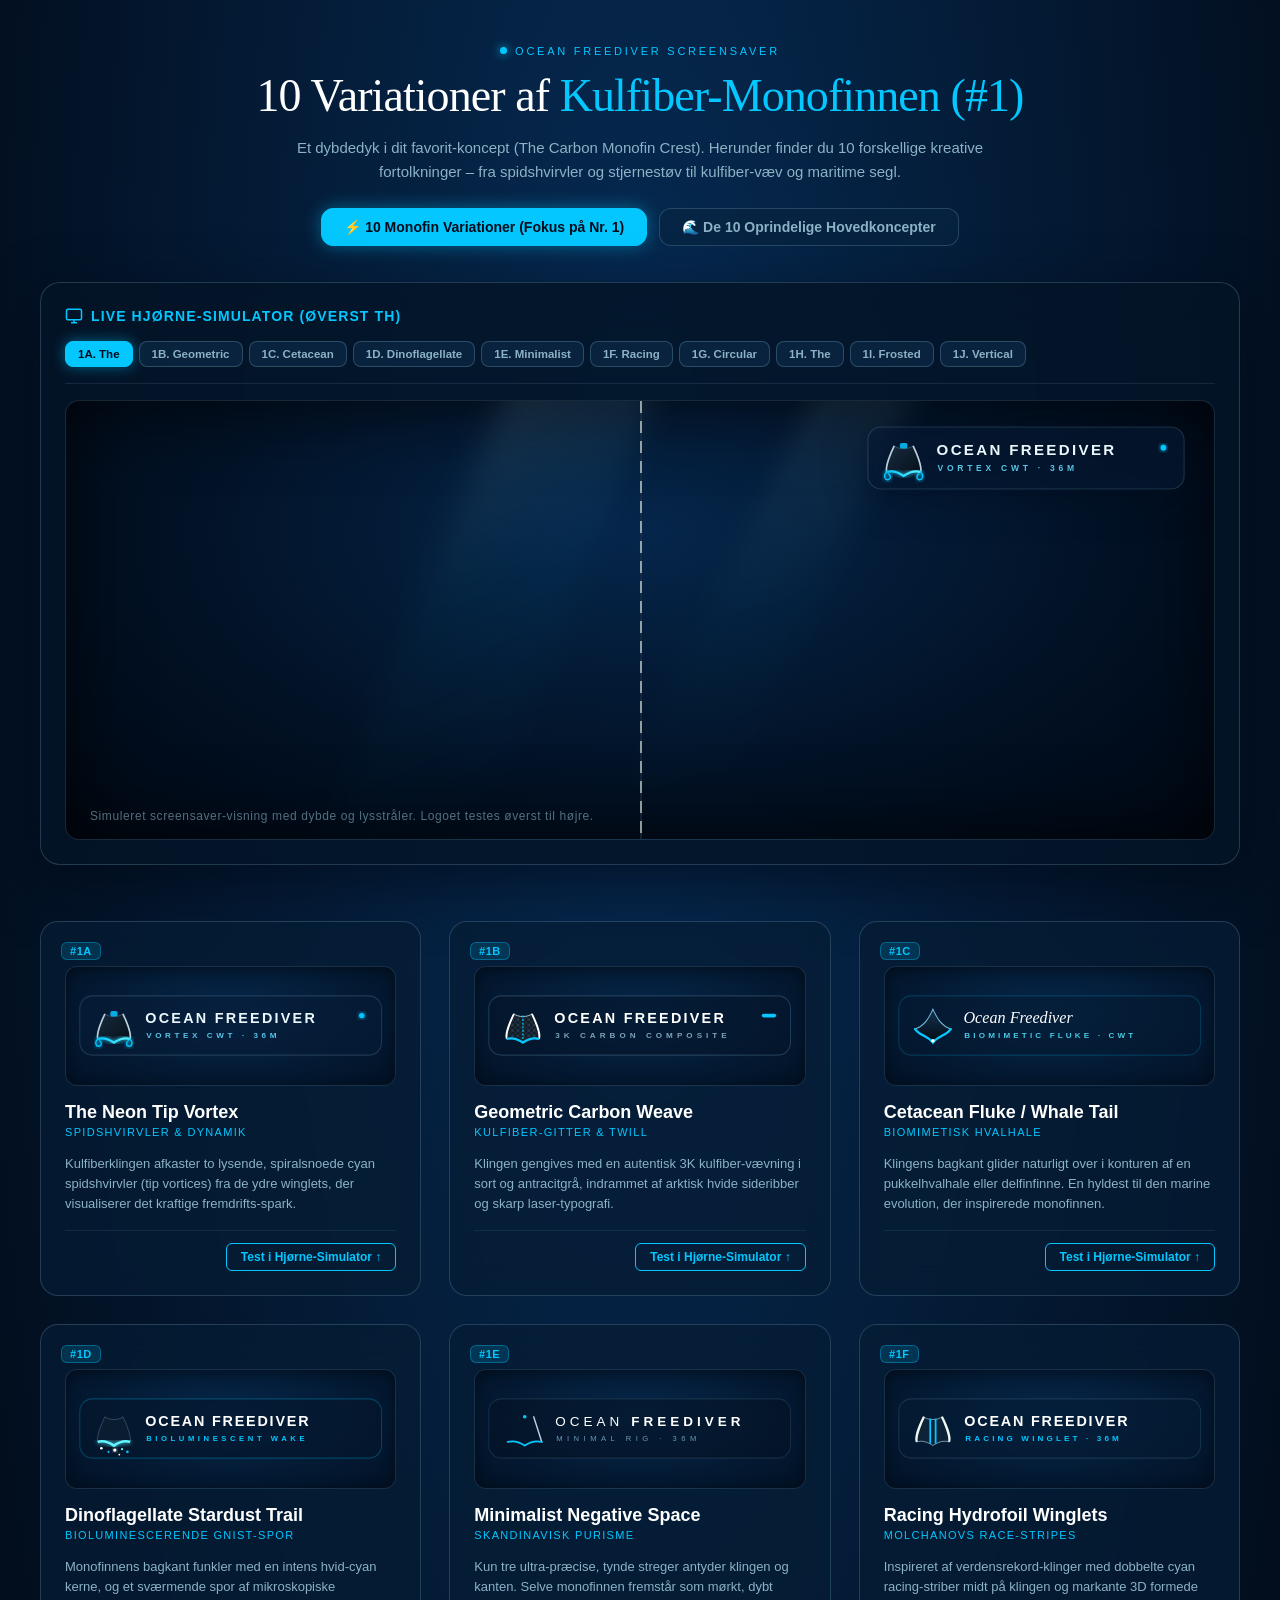
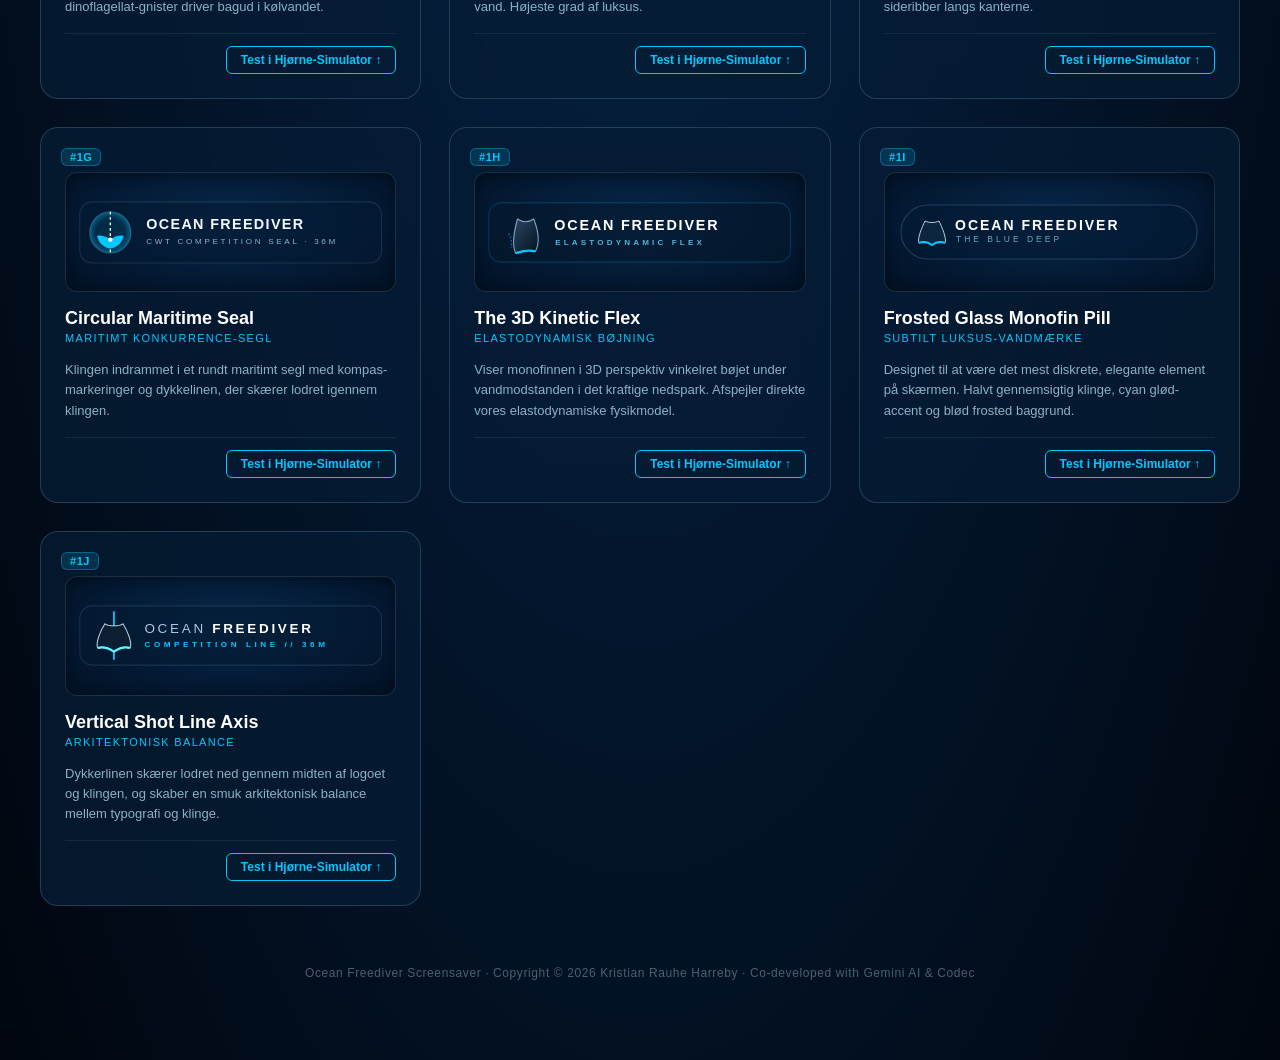
==== commit b32055a1: "Improve marine animation and adaptive graphics; refresh README and screenshots" ====
--- a/logo_preview.html
+++ b/logo_preview.html
@@ -1,6 +1,6 @@
 <!doctype html>
 <!-- SPDX-License-Identifier: GPL-3.0-only
-     Copyright (C) 2026 Kristian R. Harreby. See LICENSE for terms. -->
+     Copyright (C) 2026 Kristian Rauhe Harreby. See LICENSE for terms. -->
 <html lang="da">
 <head>
   <meta charset="utf-8">
@@ -364,7 +364,7 @@
     <div class="grid" id="cards-container"></div>
 
     <footer>
-      Ocean Freediver Screensaver · Copyright &copy; 2026 Kristian R. Harreby · Co-developed with Gemini AI & Codec
+      Ocean Freediver Screensaver · Copyright &copy; 2026 Kristian Rauhe Harreby · Co-developed with Gemini AI & Codec
     </footer>
   </div>
 
